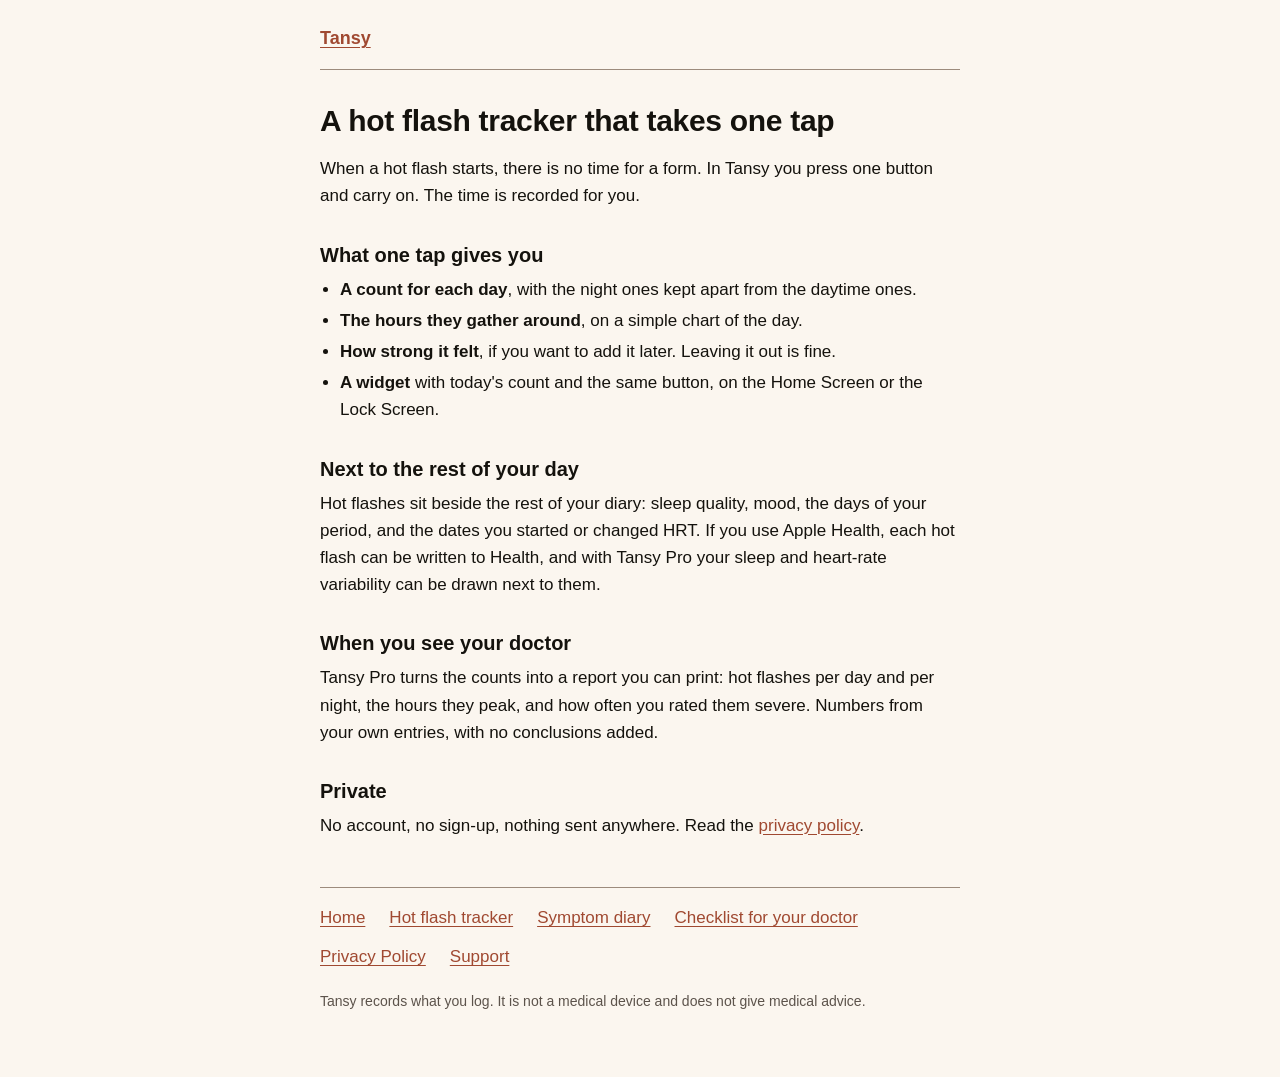
==== hot-flash-tracker/index.html @ c345d586 "Tansy's site: home, three guides, privacy, support Pages are built from src/pages by build.py in the" ====
<!doctype html>
<html lang="en">
<head>
<meta charset="utf-8">
<meta name="viewport" content="width=device-width, initial-scale=1">
<meta name="color-scheme" content="light dark">
<meta name="description" content="Count hot flashes and night sweats with one tap. Tansy records the time, separates day from night and shows the hours they gather around.">
<title>Hot flash tracker — Tansy</title>
<link rel="stylesheet" href="../styles.css">
</head>
<body>
<div class="page">
<header>
<a class="site-name" href="../">Tansy</a>
</header>
<main>
<h1>A hot flash tracker that takes one tap</h1>
<p>When a hot flash starts, there is no time for a form. In Tansy you press one button and carry on. The time is recorded for you.</p>
<h2>What one tap gives you</h2>
<ul>
<li><strong>A count for each day</strong>, with the night ones kept apart from the daytime ones.</li>
<li><strong>The hours they gather around</strong>, on a simple chart of the day.</li>
<li><strong>How strong it felt</strong>, if you want to add it later. Leaving it out is fine.</li>
<li><strong>A widget</strong> with today's count and the same button, on the Home Screen or the Lock Screen.</li>
</ul>
<h2>Next to the rest of your day</h2>
<p>Hot flashes sit beside the rest of your diary: sleep quality, mood, the days of your period, and the dates you started or changed HRT. If you use Apple Health, each hot flash can be written to Health, and with Tansy Pro your sleep and heart-rate variability can be drawn next to them.</p>
<h2>When you see your doctor</h2>
<p>Tansy Pro turns the counts into a report you can print: hot flashes per day and per night, the hours they peak, and how often you rated them severe. Numbers from your own entries, with no conclusions added.</p>
<h2>Private</h2>
<p>No account, no sign-up, nothing sent anywhere. Read the <a href="../privacy/">privacy policy</a>.</p>
</main>
<footer>
<nav aria-label="Site">
<ul>
<li><a href="../">Home</a></li>
<li><a href="../hot-flash-tracker/">Hot flash tracker</a></li>
<li><a href="../perimenopause-symptom-diary/">Symptom diary</a></li>
<li><a href="../menopause-symptom-checklist-for-doctor/">Checklist for your doctor</a></li>
<li><a href="../privacy/">Privacy Policy</a></li>
<li><a href="../support/">Support</a></li>
</ul>
</nav>
<p class="small">Tansy records what you log. It is not a medical device and does not give medical advice.</p>
</footer>
</div>
</body>
</html>
---- styles.css ----
/* Tansy — klooder.github.io/tansy-site
   Colors are the app's asset-catalog tokens: bg, surface, accent, chartRange.
   Contrast: text 17.9:1 / 15.9:1, links 5.6:1 / 6.3:1, borders 3.0:1 / 2.6:1. */

:root {
  --bg: #FBF6EF;
  --ink: #14120D;
  --muted: #5C534B;
  --accent: #A04931;
  --stroke: #9C8B7C;
  --surface: #FFFFFF;
  color-scheme: light dark;
}

@media (prefers-color-scheme: dark) {
  :root {
    --bg: #1C1715;
    --ink: #F5EFE8;
    --muted: #C9BFB5;
    --accent: #E08A6B;
    --stroke: #6E6158;
    --surface: #272120;
  }
}

*,
*::before,
*::after {
  box-sizing: border-box;
}

html {
  -webkit-text-size-adjust: 100%;
  text-size-adjust: 100%;
}

body {
  margin: 0;
  background: var(--bg);
  color: var(--ink);
  font-family: -apple-system, BlinkMacSystemFont, "Segoe UI", Roboto, "Helvetica Neue", Arial, sans-serif;
  font-size: 1.0625rem;
  line-height: 1.6;
}

.page {
  max-width: 42rem;
  margin: 0 auto;
  padding: 1.5rem 1rem 3rem;
}

header {
  padding-bottom: 1rem;
  margin-bottom: 2rem;
  border-bottom: 1px solid var(--stroke);
}

.site-name {
  font-weight: 600;
  font-size: 1.125rem;
}

h1 {
  font-size: 1.875rem;
  line-height: 1.25;
  letter-spacing: -0.01em;
  margin: 0 0 1rem;
}

h2 {
  font-size: 1.25rem;
  line-height: 1.3;
  margin: 2rem 0 0.5rem;
}

p,
ul {
  margin: 0 0 1rem;
}

ul {
  padding-left: 1.25rem;
}

li {
  margin-bottom: 0.25rem;
}

/* Links are underlined, so their meaning never rests on color alone. */
a {
  color: var(--accent);
  text-decoration: underline;
  text-underline-offset: 0.15em;
}

a:hover {
  text-decoration-thickness: 2px;
}

a:focus-visible {
  outline: 2px solid var(--accent);
  outline-offset: 2px;
  border-radius: 2px;
}

footer {
  margin-top: 3rem;
  padding-top: 1rem;
  border-top: 1px solid var(--stroke);
}

footer ul {
  display: flex;
  flex-wrap: wrap;
  gap: 0.5rem 1.5rem;
  list-style: none;
  margin: 0 0 1rem;
  padding: 0;
}

.small {
  font-size: 0.875rem;
  color: var(--muted);
}

/* Long email addresses and URLs wrap instead of widening the page on a phone. */
main {
  overflow-wrap: anywhere;
}
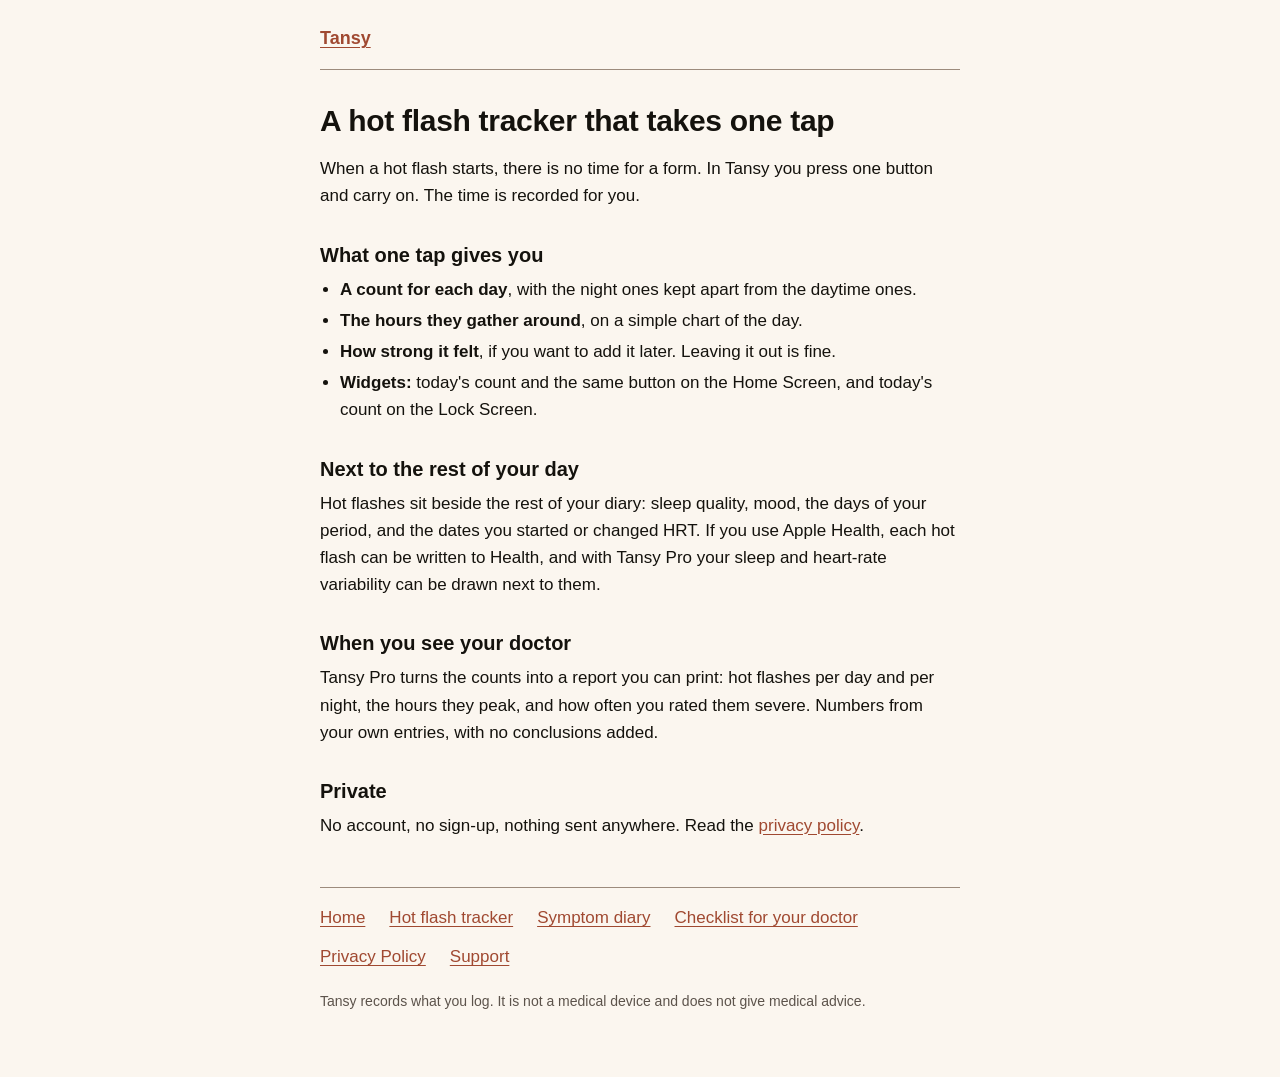
==== commit 51e00768: "Say what each widget does: the Lock Screen one shows the count only" ====
--- a/hot-flash-tracker/index.html
+++ b/hot-flash-tracker/index.html
@@ -21,7 +21,7 @@
 <li><strong>A count for each day</strong>, with the night ones kept apart from the daytime ones.</li>
 <li><strong>The hours they gather around</strong>, on a simple chart of the day.</li>
 <li><strong>How strong it felt</strong>, if you want to add it later. Leaving it out is fine.</li>
-<li><strong>A widget</strong> with today's count and the same button, on the Home Screen or the Lock Screen.</li>
+<li><strong>Widgets:</strong> today's count and the same button on the Home Screen, and today's count on the Lock Screen.</li>
 </ul>
 <h2>Next to the rest of your day</h2>
 <p>Hot flashes sit beside the rest of your diary: sleep quality, mood, the days of your period, and the dates you started or changed HRT. If you use Apple Health, each hot flash can be written to Health, and with Tansy Pro your sleep and heart-rate variability can be drawn next to them.</p>
